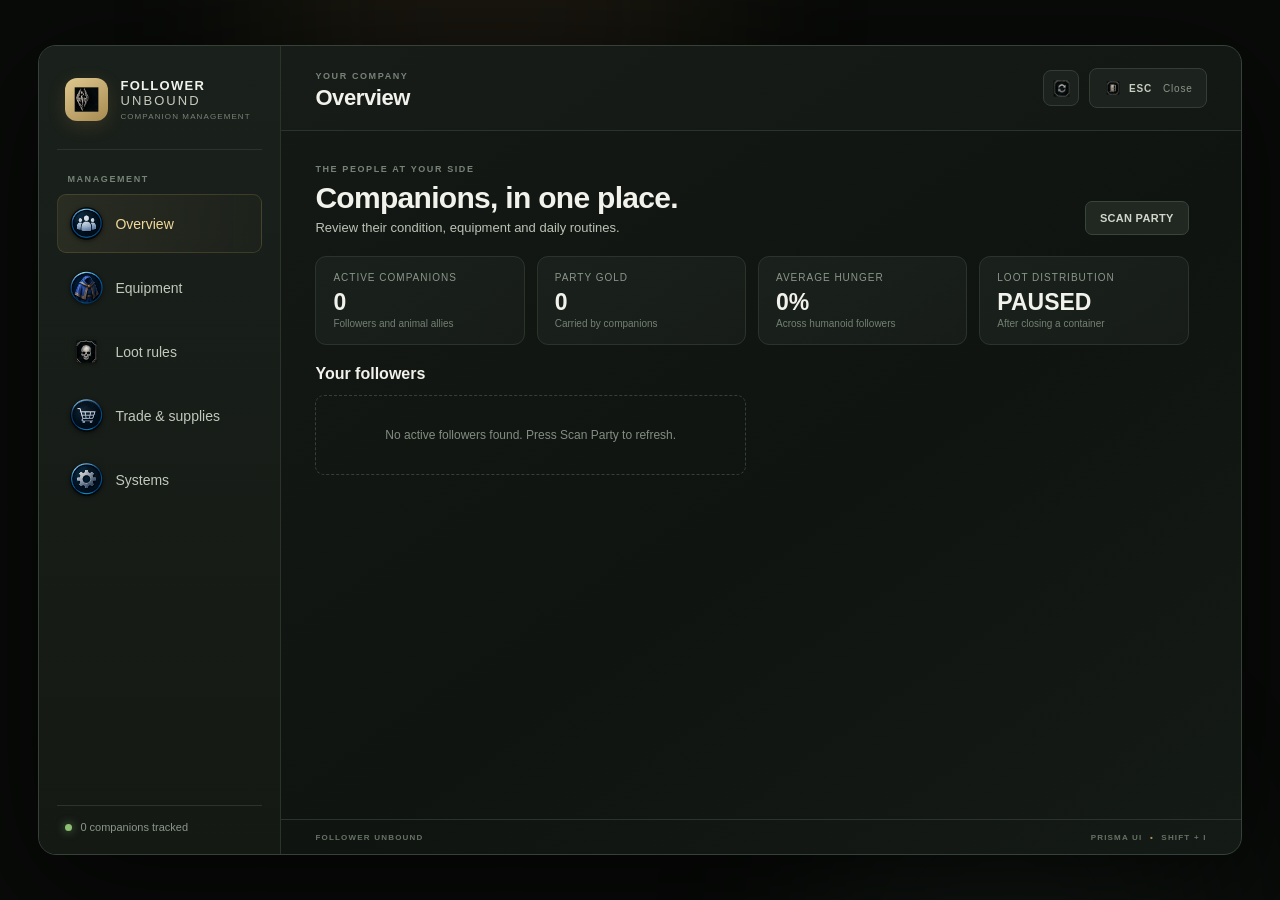
==== Data/PrismaUI/views/FollowerUnbound/index.html @ 36b2fab5 "Initial Follower Unbound source and mod files" ====
<!doctype html>
<html lang="en">
<head>
  <meta charset="utf-8"><meta name="viewport" content="width=device-width,initial-scale=1">
  <title>Follower Unbound</title><link rel="stylesheet" href="styles.css"><link rel="stylesheet" href="ui-polish.css">
</head>
<body>
  <div class="ambient ambient-a"></div><div class="ambient ambient-b"></div>
  <main class="shell">
    <aside class="rail">
      <div class="brand"><div class="brand-mark"> <img class="brand-icon" src="assets/icons/icon-logo.png" alt=""></div><div><b>FOLLOWER</b><b class="brand-light">UNBOUND</b><small>COMPANION MANAGEMENT</small></div></div>
      <div class="rail-label">MANAGEMENT</div>
      <nav id="navigation">
        <button class="nav-item active" data-page="overview"><img class="nav-icon" src="assets/icons/icon-followers.png" alt="">Overview</button>
        <button class="nav-item" data-page="equipment"><img class="nav-icon" src="assets/icons/icon-armor.png" alt="">Equipment</button>
        <button class="nav-item" data-page="loot"><img class="nav-icon" src="assets/icons/icon-skull.png" alt="">Loot rules</button>
        <button class="nav-item" data-page="economy"><img class="nav-icon" src="assets/icons/icon-cart.png" alt="">Trade & supplies</button>
        <button class="nav-item" data-page="settings"><img class="nav-icon" src="assets/icons/icon-settings.png" alt="">Systems</button>
      </nav>
      <div class="rail-bottom"><span class="status-dot"></span><span id="follower-count">Loading companions…</span></div>
    </aside>
    <section class="workspace">
      <header class="topbar"><div><span class="eyebrow">YOUR COMPANY</span><div class="top-title" id="page-title">Overview</div></div>
        <div class="top-actions"><button class="icon-button" id="refresh" title="Refresh followers"><img src="assets/icons/icon-refresh.png" alt=""></button><button class="close-button" id="close"><img src="assets/icons/icon-door.png" alt="">ESC <span>Close</span></button></div>
      </header>
      <div class="content" id="content"></div>
      <footer><span>FOLLOWER UNBOUND</span><span>PRISMA UI <i>•</i> SHIFT + I</span></footer>
    </section>
  </main>
  <div class="equip-prompt-backdrop" id="equip-prompt" hidden>
    <section class="equip-prompt-card" role="dialog" aria-modal="true" aria-labelledby="equip-prompt-title">
      <span class="eyebrow">FOLLOWER EQUIPMENT</span>
      <h2 id="equip-prompt-title">A better item was found</h2>
      <p><strong id="equip-prompt-follower"></strong> found <strong id="equip-prompt-item"></strong>.</p>
      <p class="equip-prompt-reason" id="equip-prompt-reason"></p>
      <p class="equip-prompt-copy">Equip and protect this item? The previous item may become available for sale.</p>
      <div class="equip-prompt-actions"><button class="button secondary" id="equip-prompt-no">KEEP CURRENT</button><button class="button" id="equip-prompt-yes">EQUIP & PROTECT</button></div>
    </section>
  </div>
  <script src="app.js"></script>
</body>
</html>
---- Data/PrismaUI/views/FollowerUnbound/styles.css ----
:root{color-scheme:dark;--bg:#101411;--panel:#171c18;--panel2:#1c231e;--line:#2a342d;--text:#f1f2eb;--muted:#8b968b;--gold:#d2b575;--green:#a9c78b;--red:#d68672;--blue:#9eb8d6;font-family:'Segoe UI',Arial,sans-serif}*{box-sizing:border-box}html,body{margin:0;width:100%;height:100%;overflow:hidden;background:transparent;color:var(--text)}body{display:grid;place-items:center;background:rgba(4,7,5,.62)}button,input{font:inherit}.ambient{position:fixed;border-radius:50%;filter:blur(90px);opacity:.11;pointer-events:none}.ambient-a{width:470px;height:470px;background:#9b7942;top:-220px;left:20%}.ambient-b{width:420px;height:420px;background:#52755b;bottom:-240px;right:5%}.shell{position:relative;width:min(1470px,94vw);height:min(900px,90vh);min-height:560px;display:grid;grid-template-columns:242px 1fr;background:linear-gradient(145deg,#151a16 0%,#101411 60%,#141a15 100%);border:1px solid #364139;border-radius:18px;overflow:hidden;box-shadow:0 30px 120px #000b}.rail{display:flex;flex-direction:column;padding:28px 18px 18px;background:linear-gradient(180deg,#1a201b,#141914);border-right:1px solid var(--line)}.brand{display:flex;align-items:center;gap:12px;padding:4px 8px 28px;border-bottom:1px solid var(--line)}.brand-mark{width:43px;height:43px;border-radius:12px;display:grid;place-items:center;color:#1a1e17;background:linear-gradient(145deg,#dfc88e,#a78b51);font:800 15px Arial;letter-spacing:-1px;box-shadow:0 5px 18px #bb9a4a2c}.brand b{display:block;font:800 13px Arial;letter-spacing:1.3px}.brand .brand-light{font-weight:500;color:#c8cabe;letter-spacing:2.1px}.brand small{display:block;color:#788278;font-size:8px;letter-spacing:1.1px;margin-top:4px}.rail-label,.eyebrow{font-size:9px;font-weight:700;letter-spacing:1.6px;color:#778278}.rail-label{padding:24px 10px 10px}.rail nav{display:grid;gap:5px}.nav-item{width:100%;display:flex;align-items:center;gap:12px;border:1px solid transparent;background:transparent;color:#9ba59a;text-align:left;padding:12px;border-radius:9px;cursor:pointer;font-size:13px;transition:.15s}.nav-item:hover{background:#ffffff08;color:#e7e9e0}.nav-item.active{background:linear-gradient(90deg,#d2b57518,#d2b57506);border-color:#ad92513a;color:#f0d89a}.nav-icon{width:18px;text-align:center;color:#a69a76;font-size:15px}.rail-bottom{margin-top:auto;border-top:1px solid var(--line);padding:15px 8px 3px;display:flex;align-items:center;gap:8px;color:#8b968b;font-size:11px}.status-dot{width:7px;height:7px;background:#8cbf72;box-shadow:0 0 10px #8cbf72aa;border-radius:50%}.workspace{display:flex;min-width:0;flex-direction:column}.topbar{height:85px;flex:0 0 85px;display:flex;align-items:center;justify-content:space-between;padding:0 34px;border-bottom:1px solid var(--line);background:#ffffff03}.top-title{font:700 22px Arial;letter-spacing:-.4px;margin-top:2px}.top-actions{display:flex;align-items:center;gap:10px}.icon-button,.close-button{border:1px solid #333d35;background:#1c231e;color:#c9cec3;border-radius:8px;cursor:pointer}.icon-button{width:36px;height:36px;font-size:21px}.icon-button:hover,.close-button:hover{border-color:#a98b4c;color:#f3d994}.close-button{padding:9px 13px;font-size:10px;font-weight:700;letter-spacing:.8px}.close-button span{color:#8a9489;font-weight:500;margin-left:5px}.content{padding:27px 34px 22px;overflow:auto;flex:1}.content::-webkit-scrollbar{width:7px}.content::-webkit-scrollbar-thumb{background:#39433b;border-radius:8px}.hero{display:flex;align-items:flex-end;justify-content:space-between;margin-bottom:21px}.hero h1{margin:5px 0 5px;font:700 27px Arial;letter-spacing:-.7px}.hero p{color:#8d978c;font-size:12px;margin:0}.button{border:1px solid #8a7544;background:linear-gradient(135deg,#d2b575,#ad925a);color:#191b15;font-weight:700;font-size:11px;padding:10px 14px;border-radius:7px;cursor:pointer;letter-spacing:.3px}.button:hover{filter:brightness(1.09)}.button.secondary{background:#202821;border-color:#38453a;color:#d0d6ca}.button.danger{background:#2b201d;border-color:#6a3e36;color:#e7a191}.stats{display:grid;grid-template-columns:repeat(4,1fr);gap:12px;margin:20px 0}.stat-card,.panel,.follower-card,.gear-card{background:linear-gradient(145deg,#1a211c,#171c18);border:1px solid var(--line);border-radius:11px}.stat-card{padding:15px 17px}.stat-label{color:#8b968b;font-size:10px;text-transform:uppercase;letter-spacing:1px}.stat-value{font:700 23px Arial;margin-top:6px}.stat-hint{font-size:10px;color:#748074;margin-top:2px}.section-title{font:700 14px Arial;margin:0 0 12px}.follower-grid{display:grid;grid-template-columns:repeat(2,minmax(0,1fr));gap:12px}.follower-card{padding:16px;cursor:pointer;transition:.15s}.follower-card:hover,.follower-card.selected{border-color:#9d854c;transform:translateY(-1px)}.follower-top{display:flex;align-items:center;justify-content:space-between}.follower-name{font:700 15px Arial}.role-pill,.tag{font-size:9px;border-radius:999px;padding:5px 8px;color:#d8c58f;background:#d2b57512;border:1px solid #d2b57530}.follower-sub{color:#838e83;font-size:10px;margin-top:4px}.bars{display:grid;gap:8px;margin-top:15px}.bar-label{display:flex;justify-content:space-between;color:#a4ada1;font-size:10px;margin-bottom:4px}.bar{height:5px;background:#2b342c;border-radius:8px;overflow:hidden}.bar i{height:100%;display:block;border-radius:8px;background:var(--green)}.bar.thirst i{background:#8eb5d5}.bar.fatigue i{background:#d1ad70}.card-foot{display:flex;justify-content:space-between;border-top:1px solid #29312b;margin-top:13px;padding-top:11px;color:#8d978d;font-size:10px}.panel{padding:17px;margin-bottom:14px}.toolbar{display:flex;align-items:center;justify-content:space-between;gap:12px;margin-bottom:14px}.select{background:#202821;border:1px solid #354038;border-radius:7px;color:#e7e9e0;padding:9px 11px;min-width:190px}.tabs{display:flex;gap:6px;border-bottom:1px solid var(--line);margin-bottom:14px}.tab{padding:9px 12px;border:0;border-bottom:2px solid transparent;background:none;color:#8e988e;cursor:pointer;font-size:11px}.tab.active{border-color:var(--gold);color:#e7d29b}.gear-list{display:grid;gap:7px}.gear-card{display:flex;gap:12px;align-items:center;padding:10px 12px}.gear-card input[type=checkbox],.toggle input{accent-color:#ceb06d}.gear-name{font-size:12px;font-weight:600;flex:1}.gear-meta{font-size:10px;color:#8a958a}.gear-state{font-size:9px;color:#d4bd83}.empty{padding:32px;text-align:center;color:#828d82;border:1px dashed #344036;border-radius:9px;font-size:12px}.toggle-grid{display:grid;grid-template-columns:repeat(2,minmax(0,1fr));gap:9px}.toggle-row{display:flex;align-items:center;justify-content:space-between;gap:14px;padding:12px 13px;border:1px solid #2d372f;border-radius:8px;background:#ffffff03}.toggle-title{font-size:12px;font-weight:600}.toggle-copy{display:block;font-size:10px;color:#829082;margin-top:3px}.toggle{position:relative;display:inline-flex;align-items:center}.toggle input{width:16px;height:16px}.number-input{width:58px;border:1px solid #3b473d;background:#111713;border-radius:6px;color:#e4e7de;padding:6px 8px}.group-label{color:#c7b27a;font-size:10px;font-weight:700;letter-spacing:1px;margin:18px 0 9px}.settings-columns{display:grid;grid-template-columns:1fr 1fr;gap:14px}.notice{font-size:10px;color:#929c91;margin:0 0 12px}.footer-actions{display:flex;gap:8px;justify-content:flex-end;margin-top:14px}footer{height:35px;flex:0 0 35px;border-top:1px solid var(--line);display:flex;justify-content:space-between;align-items:center;padding:0 34px;color:#677267;font-size:8px;font-weight:700;letter-spacing:1.2px}footer i{font-style:normal;color:#ad925a;margin:0 4px}.toast{position:fixed;bottom:35px;right:35px;background:#222b24;border:1px solid #63714f;color:#dce6cf;padding:10px 14px;border-radius:8px;font-size:11px;box-shadow:0 8px 30px #0008;animation:fade 2.4s forwards}@keyframes fade{0%,70%{opacity:1}100%{opacity:0}}@media(max-width:850px){.shell{grid-template-columns:190px 1fr}.content{padding:22px}.stats{grid-template-columns:repeat(2,1fr)}.follower-grid{grid-template-columns:1fr}}@media(max-width:640px){.shell{width:100vw;height:100vh;border-radius:0;grid-template-columns:62px 1fr}.rail{padding:15px 7px}.brand{padding:4px 2px 18px}.brand>div:last-child,.rail-label,.nav-item:not(.active){font-size:0}.brand-mark{width:42px;height:42px}.nav-item{justify-content:center;padding:12px 0;font-size:0}.nav-icon{font-size:17px}.rail-bottom{font-size:0;justify-content:center}.topbar{padding:0 18px}.content{padding:18px}.toggle-grid,.settings-columns{grid-template-columns:1fr}footer{padding:0 18px}}

/* Trade & supplies layout: constrained inner lists keep every item reachable. */
.workspace{min-height:0}.content{min-height:0}.economy-panel{min-height:0}.economy-tabs{margin-top:14px}.trade-panel{min-height:0}.trade-panel-head{display:flex;justify-content:space-between;align-items:flex-start;gap:16px;padding:4px 2px 12px;border-bottom:1px solid var(--line)}.trade-panel-head .section-title{margin-bottom:4px}.trade-panel-head p{margin:0;color:#879387;font-size:11px;line-height:1.5}.trade-col-label{color:var(--gold);font-size:9px;font-weight:700;letter-spacing:1.2px}.trade-list{max-height:min(52vh,500px);overflow-y:auto;overscroll-behavior:contain;padding:4px 7px 4px 0}.trade-list::-webkit-scrollbar{width:7px}.trade-list::-webkit-scrollbar-thumb{background:#39443a;border-radius:8px}.trade-row{min-height:48px;display:grid;grid-template-columns:minmax(0,1fr) 150px 34px;align-items:center;gap:14px;padding:7px 9px;border-bottom:1px solid #28312a}.trade-row:hover,.sale-row:hover{background:#ffffff05}.trade-item{display:flex;align-items:center;gap:12px;min-width:0}.trade-name{font-size:12px;font-weight:600}.stock-badge{font-size:8px;letter-spacing:.5px;color:#849184;white-space:nowrap}.stock-badge b{color:#d8c58f;font-size:10px;margin-left:4px}.trade-target{display:flex;align-items:center;justify-content:space-between;gap:8px;color:#899488;font-size:10px;white-space:nowrap}.trade-target .number-input{width:60px}.auto-rule{font-size:9px;color:#829082;text-align:center}.sale-grid{display:grid;grid-template-columns:repeat(3,minmax(0,1fr));gap:16px;padding-top:10px}.sale-group{min-width:0}.sale-group .group-label{margin:8px 0}.sale-row{min-height:42px;display:flex;align-items:center;justify-content:space-between;gap:12px;padding:8px 10px;border:1px solid #2b352d;border-radius:7px;margin-bottom:6px;background:#ffffff02;color:#d5d9d0;font-size:11px}.craft-list{max-width:520px;padding-top:10px}.economy-panel>.section-title{margin-bottom:0}@media(max-width:850px){.sale-grid{grid-template-columns:repeat(2,minmax(0,1fr))}.trade-row{grid-template-columns:minmax(0,1fr) 128px 30px;gap:8px}}@media(max-width:640px){.sale-grid{grid-template-columns:1fr}.trade-row{grid-template-columns:minmax(0,1fr) 112px 28px;padding-left:3px;padding-right:3px}.trade-target{font-size:9px}.trade-name{font-size:11px}.stock-badge{font-size:7px}}
---- Data/PrismaUI/views/FollowerUnbound/ui-polish.css ----
.follower-picker-wrap{display:grid;gap:6px;min-width:310px;color:#c7b27a;font-size:9px;font-weight:700;letter-spacing:1.1px}
.select.follower-picker{width:100%;height:48px;min-width:310px;padding:0 15px;font-size:15px;font-weight:600;border-color:#75633d;background:#202821}
.gear-list{grid-template-columns:repeat(auto-fill,minmax(155px,1fr));gap:11px;align-content:start}
.gear-list>.empty{grid-column:1/-1}
.content{min-height:0;overscroll-behavior:contain}
.toolbar{align-items:flex-start;flex-wrap:wrap}
.equipment-content{display:flex;flex-direction:column;min-height:0;overflow:hidden}
.equipment-content>.hero{flex:0 0 auto}
.equipment-content>.equipment-panel{display:flex;flex:1 1 0;flex-direction:column;min-height:0;overflow:hidden;margin-bottom:0}
.equipment-panel>.toolbar,.equipment-panel>.tabs{flex:0 0 auto}
.equipment-panel>.gear-list{display:grid;flex:1 1 0;min-height:0;max-height:none;overflow-y:auto;overflow-x:hidden;grid-template-columns:repeat(auto-fill,minmax(155px,1fr));grid-auto-rows:min-content;align-content:start;padding:3px 10px 8px 2px;scrollbar-width:thin;scrollbar-color:#59624c #171c18}
.equipment-panel>.gear-list::-webkit-scrollbar{width:9px}
.equipment-panel>.gear-list::-webkit-scrollbar-track{background:#171c18;border-radius:8px}
.equipment-panel>.gear-list::-webkit-scrollbar-thumb{background:#59624c;border:2px solid #171c18;border-radius:8px}
.gear-card{position:relative;min-height:158px;aspect-ratio:1/1;display:flex;flex-direction:column;align-items:flex-start;justify-content:flex-end;gap:8px;padding:15px;text-align:left;color:var(--text);cursor:pointer;transition:border-color .15s,background .15s,transform .15s}
.gear-card:hover{border-color:#9d854c;transform:translateY(-2px)}
.gear-card:focus-visible{outline:2px solid var(--gold);outline-offset:2px}
.gear-card.chosen{border-color:#d2b575;background:linear-gradient(145deg,#3b3424,#20251e);box-shadow:inset 0 0 0 1px #d2b57555}
.gear-check{position:absolute;top:12px;left:12px;width:25px;height:25px;display:grid;place-items:center;border:1px solid #536052;border-radius:6px;background:#111713;color:#1b2119;font-size:16px;font-weight:800}
.gear-card.chosen .gear-check{border-color:#d2b575;background:#d2b575}
.gear-name{padding-top:26px;font-size:13px;line-height:1.35}
.gear-meta{font-size:11px}
.gear-state{position:relative;z-index:1;display:flex;align-items:center;gap:6px;margin-top:3px;padding:6px 8px;border:1px solid #404837;border-radius:6px;background:#141a15;font-size:10px;cursor:pointer}
.gear-state input{accent-color:#ceb06d}
.toggle-row{min-height:54px;padding:13px 15px}
.toggle-title{font-size:13px}
.toggle input{width:19px;height:19px;cursor:pointer}
.equip-prompt-backdrop{position:fixed;inset:0;z-index:1000;display:grid;place-items:center;padding:24px;background:#050806d9;backdrop-filter:blur(8px)}
.equip-prompt-backdrop[hidden]{display:none}
.equip-prompt-card{width:min(520px,92vw);padding:30px;border:1px solid #877044;border-radius:14px;background:linear-gradient(145deg,#202720,#121713);box-shadow:0 24px 90px #000c}
.equip-prompt-card h2{margin:8px 0 18px;font:700 23px Arial;color:#f0d89a}
.equip-prompt-card p{margin:9px 0;color:#c8d0c5;font-size:14px;line-height:1.55}
.equip-prompt-card strong{color:#fff0c4}
.equip-prompt-card .equip-prompt-reason{color:#d2b575;font-size:12px}
.equip-prompt-card .equip-prompt-copy{color:#8f9a8e;font-size:11px}
.equip-prompt-actions{display:flex;justify-content:flex-end;gap:10px;margin-top:24px}
@media(max-width:850px){.follower-picker-wrap,.select.follower-picker{min-width:230px}}

/* Larger race/sex portraits and selection cards on the follower overview. */
.follower-card{min-height:190px;display:flex;align-items:stretch;gap:18px;padding:16px}
.follower-portrait{width:100px;height:154px;flex:0 0 100px;object-fit:cover;object-position:center top;border:1px solid #77633d;border-radius:7px;background:linear-gradient(145deg,#34382d,#1d211c);box-shadow:0 4px 14px #0005}
.follower-portrait.portrait-missing{display:none}
.follower-card-body{min-width:0;flex:1;display:flex;flex-direction:column;justify-content:space-between}
.follower-card-body .follower-sub{text-transform:capitalize}
.toggle-row{cursor:pointer}
.toggle input{accent-color:#d2b575}
@media(max-width:640px){.follower-card{min-height:0;gap:12px;padding:12px}.follower-portrait{width:76px;height:116px;flex-basis:76px}}
/* Controls and item identity across every PrismaUI page. */
.follower-picker-wrap{display:grid;gap:7px;min-width:390px;color:#c7b27a;font-size:10px;font-weight:700;letter-spacing:1.2px}
.follower-picker-control{display:flex;align-items:center;gap:10px;padding:7px;border:1px solid #75633d;border-radius:10px;background:#202821;min-height:76px}
.select.follower-picker{width:100%;height:58px;min-width:0;padding:0 14px;font-size:17px;font-weight:650;border-color:#414b3c;background:#171e18}
.picker-portrait{width:52px;height:60px;flex:0 0 52px;object-fit:cover;object-position:top center;border:1px solid #77633d;border-radius:6px;background:#171e18}
.picker-placeholder{display:grid;place-items:center;color:#d2b575;font-size:28px}
.follower-picker-wrap>span:first-child{font-size:10px}
.item-icon{display:inline-grid;place-items:center;width:24px;height:24px;flex:0 0 24px;margin-right:8px;border:1px solid #a9905638;border-radius:6px;background:linear-gradient(145deg,#d2b57518,#ffffff04);font-size:15px;line-height:1}
.toggle-title .item-icon{vertical-align:middle}
.toggle-copy-wrap{min-width:0;display:block}
.item-label{display:inline-flex;align-items:center;min-width:0}
.gear-card{position:relative;min-height:158px;aspect-ratio:1/1;display:flex;flex-direction:column;align-items:flex-start;justify-content:flex-end;gap:8px;padding:15px;text-align:left;color:var(--text);cursor:pointer;transition:border-color .15s,background .15s,transform .15s}
.gear-card:hover{border-color:#9d854c;transform:translateY(-2px)}
.gear-card:focus-visible{outline:2px solid var(--gold);outline-offset:2px}
.gear-card.chosen{border-color:#d2b575;background:linear-gradient(145deg,#3b3424,#20251e);box-shadow:inset 0 0 0 1px #d2b57555}
.gear-check{position:absolute;top:12px;left:12px;width:30px;height:30px;display:grid;place-items:center;border:2px solid #8a987f;border-radius:7px;background:#0c120e;color:#172015;font-size:19px;font-weight:900;box-shadow:0 2px 8px #0009}
.gear-card.chosen .gear-check{border-color:#f0d89a;background:#d2b575;color:#13170f}
.equipped-tag{display:inline-flex;align-items:center;min-height:25px;padding:4px 9px;border:1px solid #78a9c9;border-radius:999px;background:#17364a;color:#c5eaff;font-size:11px;font-weight:800;letter-spacing:.7px;box-shadow:0 0 12px #2581b333}
.gear-name{padding-top:30px;font-size:13px;line-height:1.35}
.gear-name .item-icon{width:28px;height:28px;flex-basis:28px;font-size:17px}
.gear-meta{font-size:11px}
.gear-state{position:relative;z-index:1;display:flex;align-items:center;gap:7px;margin-top:3px;padding:7px 9px;border:1px solid #404837;border-radius:6px;background:#141a15;font-size:10px;cursor:pointer}
.gear-state input{width:19px;height:19px;accent-color:#ceb06d}
.toggle-row{min-height:58px;padding:14px 16px}
.toggle input{width:23px;height:23px;flex:0 0 23px;cursor:pointer;accent-color:#d2b575}
.trade-row{min-height:58px;grid-template-columns:minmax(0,1fr) 170px 42px;gap:16px;padding:9px 12px}
.trade-row>.toggle{width:38px;height:38px;justify-content:center;border:1px solid #58674f;border-radius:8px;background:#111713}
.trade-row>.toggle input{width:25px;height:25px}
.trade-name{display:flex;align-items:center;font-size:13px}
.stock-badge{font-size:9px}
.trade-target .number-input{width:68px;height:34px;text-align:center;font-size:14px}
.sale-row{min-height:48px;padding:9px 12px;font-size:12px}
.sale-row .toggle{width:36px;height:36px;justify-content:center;border:1px solid #485444;border-radius:7px;background:#111713}
.sale-row .toggle input{width:23px;height:23px}
.follower-card{min-height:210px}
.follower-portrait{width:112px;height:170px;flex-basis:112px}
.follower-card-body .item-icon{width:20px;height:20px;flex-basis:20px;margin-right:5px}
@media(max-width:850px){.follower-picker-wrap{min-width:280px}.follower-picker-control{min-height:66px}.picker-portrait{width:45px;height:52px;flex-basis:45px}.select.follower-picker{height:50px;font-size:15px}.trade-row{grid-template-columns:minmax(0,1fr) 142px 38px;gap:9px}}
@media(max-width:640px){.follower-picker-wrap{min-width:0;width:100%}.hero{align-items:stretch;flex-direction:column;gap:14px}.follower-card{min-height:0}.follower-portrait{width:82px;height:126px;flex-basis:82px}.trade-row{grid-template-columns:minmax(0,1fr) 112px 36px;gap:6px}.trade-target{font-size:9px}.trade-target .number-input{width:48px;height:30px}.trade-name{font-size:11px}.stock-badge{font-size:7px}.trade-row>.toggle{width:34px;height:34px}}
/* Keep the selection mark clear of the item icon and title. */
.gear-check{left:auto;right:12px;top:12px;width:28px;height:28px;border-width:2px;z-index:2}
.gear-name{display:flex;align-items:center;gap:7px;padding:34px 30px 0 0;min-width:0;overflow:visible}
.gear-name .item-icon{width:30px;height:30px;flex:0 0 30px;margin:0;font-size:20px;line-height:1;overflow:visible}
.gear-name>span:last-child{min-width:0;overflow-wrap:anywhere}
.trade-name .item-icon,.item-label .item-icon,.toggle-title .item-icon{width:26px;height:26px;flex:0 0 26px;margin-right:9px;font-size:18px;line-height:1;overflow:visible}
.gear-card input[data-gear-select]{position:absolute;top:12px;right:12px;left:auto;width:28px;height:28px;margin:0;z-index:2;accent-color:#d2b575}
@media(max-width:850px){.gear-name{padding-right:28px}}
/* Per-follower savings controls in Trade & Supplies. */
.savings-panel{margin:10px 0 14px;padding:14px 16px;border:1px solid #665638;border-radius:10px;background:linear-gradient(130deg,#d2b57510,#ffffff02)}
.savings-heading{display:flex;align-items:center;gap:12px}
.savings-heading>div{min-width:0;flex:1}
.savings-heading .section-title{display:flex;align-items:center;gap:8px;margin:0 0 4px}
.savings-heading p{margin:0;color:#8f998d;font-size:10px;line-height:1.45}
.savings-icon{width:34px;height:34px;flex:0 0 34px;display:grid;place-items:center;border:1px solid #a9905648;border-radius:9px;background:#d2b57518;color:#e5cc89;font-size:22px}
.savings-switch{width:42px;height:42px;justify-content:center;border:1px solid #58674f;border-radius:8px;background:#111713}
.savings-switch input{width:24px;height:24px}
.savings-controls{display:flex;align-items:end;gap:16px;margin:13px 0 0 46px;padding-top:11px;border-top:1px solid #ffffff0c}
.savings-controls>label{display:grid;gap:5px;color:#899488;font-size:10px}
.savings-controls .number-input{height:33px;width:125px;font-size:13px}
.savings-controls .percent-input{display:flex;align-items:center;gap:6px}
.savings-controls .percent-input .number-input{width:80px}
.savings-controls .percent-input b{color:#d2b575;font-size:13px}
.savings-balance{display:grid;gap:5px;margin-right:auto;color:#899488;font-size:10px}
.savings-balance strong{color:#e2d1a6;font-size:13px}
@media(max-width:640px){.savings-panel{padding:11px}.savings-controls{margin-left:0;gap:9px;flex-wrap:wrap}.savings-controls .number-input{width:96px}.savings-controls .percent-input .number-input{width:68px}.savings-balance{width:100%;margin:0}}
.settings-actions{display:flex;align-items:flex-end;gap:12px}
.settings-actions .follower-picker-wrap{min-width:330px}
.savings-setting{display:flex;align-items:center;justify-content:space-between;gap:18px}
.savings-setting>div{display:grid;gap:6px;color:#8d978c;font-size:11px}
.savings-setting>div strong{color:var(--text);font-size:14px}
.savings-setting label{display:grid;gap:6px;color:#c7b27a;font-size:10px;font-weight:700}
.savings-target-input{width:145px;height:38px;font-size:15px}
@media(max-width:850px){.settings-actions{align-items:stretch;flex-direction:column}.settings-actions .follower-picker-wrap{min-width:0}.savings-setting{align-items:flex-start;flex-direction:column}}
.buy-supplies-list{max-height:min(58vh,560px);padding-right:8px}.purchase-category{padding:0 4px 10px;margin-bottom:4px;border-bottom:1px solid #2b352d}.purchase-category .group-label{position:sticky;top:0;z-index:2;margin:0;padding:11px 5px 8px;background:#171c18;border-bottom:1px solid #303a31}.purchase-category .trade-row:last-child{border-bottom:0}.ingredient-category p{margin:4px 5px 10px;color:#879387;font-size:10px;line-height:1.45}
.buy-category-grid{display:grid;grid-template-columns:repeat(3,minmax(0,1fr));gap:14px;padding:8px 2px 12px}.buy-category-card{aspect-ratio:1.45;min-height:150px;display:flex;flex-direction:column;align-items:flex-start;justify-content:flex-start;gap:9px;padding:18px;border:1px solid #303a31;border-radius:13px;background:linear-gradient(145deg,#1d251f,#151a16);color:var(--text);text-align:left;cursor:pointer;transition:border-color .16s,transform .16s,background .16s}.buy-category-card:hover,.buy-category-card:focus-visible{border-color:#b39b62;background:linear-gradient(145deg,#252d24,#191f19);transform:translateY(-2px);outline:none}.buy-category-icon{font-size:25px;line-height:1}.buy-category-title{font-size:13px;font-weight:750;color:#e5d6b3}.buy-category-description{font-size:10px;line-height:1.4;color:#899488}.buy-category-arrow{display:flex;justify-content:space-between;align-items:center;gap:8px;width:100%;margin-top:auto;padding-top:8px;border-top:1px solid #303a31;color:#a9986f;font-size:9px;font-weight:750;letter-spacing:.08em}.buy-category-arrow b{font-size:15px}.buy-category-view-head{display:flex;align-items:center;gap:16px;margin:4px 0 12px}.buy-category-view-head>div{display:grid;gap:4px}.buy-category-view-head p{margin:0;color:#879387;font-size:10px}.buy-category-view-head .section-title{margin:0}.craft-option{cursor:help}.recipe-tooltip{position:fixed;z-index:10000;display:none;max-width:min(410px,calc(100vw - 24px));padding:11px 13px;border:1px solid #a99460;border-radius:8px;background:#101511;color:#eee2c5;box-shadow:0 8px 28px #000b;font-size:11px;line-height:1.5;white-space:normal;pointer-events:none}.recipe-tooltip.visible{display:block}
@media(max-width:920px){.buy-category-grid{grid-template-columns:repeat(2,minmax(0,1fr))}}
@media(max-width:560px){.buy-category-grid{grid-template-columns:1fr}.buy-category-card{aspect-ratio:auto;min-height:126px}.buy-category-view-head{align-items:flex-start;flex-direction:column}}
.brand-mark{overflow:hidden;padding:3px}.brand-icon{width:100%;height:100%;object-fit:contain;filter:sepia(.18) brightness(1.15)}
.nav-icon{display:block;width:29px;height:29px;flex:0 0 29px;object-fit:contain;border-radius:0;filter:drop-shadow(0 1px 2px #0008)}
.item-icon{display:block;object-fit:contain;border:0;border-radius:0;background:none;font-size:initial;line-height:normal}
.inline-icon{display:inline-block;width:20px;height:20px;vertical-align:middle;object-fit:contain;margin-right:4px}
.buy-category-icon{width:44px;height:44px;object-fit:contain;font-size:initial;line-height:normal}
.savings-icon{object-fit:contain;border:0;border-radius:0;background:none;color:inherit;font-size:initial}
.top-actions .icon-button{display:grid;place-items:center;padding:4px}.top-actions .icon-button img{width:25px;height:25px;object-fit:contain}
.close-button{display:inline-flex;align-items:center;gap:6px}.close-button img{width:20px;height:20px;object-fit:contain}
/* Larger, higher-contrast controls and scroll areas for comfortable reading. */
.content{padding-right:42px;scrollbar-gutter:stable;scrollbar-width:thin;scrollbar-color:#9b895c #171d18}
.content::-webkit-scrollbar{width:13px}
.content::-webkit-scrollbar-track{background:#171d18;border-left:1px solid #313a31}
.content::-webkit-scrollbar-thumb{background:#81734f;border:3px solid #171d18;border-radius:10px}
.trade-list,.buy-supplies-list{padding:8px 18px 10px 5px;scrollbar-gutter:stable;scrollbar-width:thin;scrollbar-color:#a08e60 #131914}
.trade-list::-webkit-scrollbar{width:13px}
.trade-list::-webkit-scrollbar-track{background:#131914;border-left:1px solid #303a30;border-radius:8px}
.trade-list::-webkit-scrollbar-thumb{background:#81734f;border:3px solid #131914;border-radius:10px}
.trade-row,.sale-row,.toggle-row{background:#1b231d;color:#e8e9df;border-color:#3b473c}
.trade-row:hover,.sale-row:hover,.toggle-row:hover{background:#252e26;border-color:#796a46}
.group-label,.purchase-category .group-label{font-size:12px;color:#e0c983;letter-spacing:1.05px}
.purchase-category .group-label{background:#171d18;border-bottom-color:#465144}
.section-title{font-size:16px}
.hero h1{font-size:30px}
.hero p,.trade-panel-head p{font-size:13px;color:#bbc3b5}
.trade-name,.toggle-title{font-size:15px}
.sale-row,.trade-target,.toggle-row{font-size:13px}
.toggle-copy{font-size:12px;color:#b0bbad}
.stock-badge{font-size:10px;color:#b5c0b2}
.stock-badge b{font-size:12px;color:#f0d89a}
.trade-row{min-height:64px;grid-template-columns:minmax(0,1fr) 180px 44px;gap:18px;padding:10px 13px}
.trade-target{gap:10px}
.trade-target .number-input{width:76px;height:38px;font-size:15px}
.trade-row>.toggle{width:42px;height:42px}
.trade-row>.toggle input,.sale-row .toggle input,.toggle-row .toggle input{width:27px;height:27px}
.sale-row{min-height:56px;padding:11px 13px}
.item-icon{width:30px;height:30px;flex-basis:30px}
.trade-name .item-icon,.item-label .item-icon,.toggle-title .item-icon{width:34px;height:34px;flex-basis:34px}
.gear-name .item-icon{width:38px;height:38px;flex-basis:38px}
.gear-name{font-size:15px}
.gear-meta,.gear-state{font-size:12px}
.buy-category-grid{gap:16px}
.buy-category-card{gap:11px;padding:20px;background:#1c241e;border-color:#3b473c}
.buy-category-icon{width:52px;height:52px}
.buy-category-title{font-size:15px;color:#f0e3c3}
.buy-category-description{font-size:12px;color:#b7c1b3}
.buy-category-arrow{font-size:11px;color:#d7c184}
.recipe-tooltip{font-size:13px;color:#fff1cc;max-width:min(460px,calc(100vw - 24px))}
.follower-name{font-size:17px}
.follower-sub,.bar-label,.card-foot{font-size:12px;color:#b3bdb0}
.role-pill,.tag{font-size:10px}
.nav-item{font-size:14px;color:#c0c9bc}
.nav-icon{width:33px;height:33px;flex-basis:33px}
.picker-portrait{width:58px;height:66px;flex-basis:58px}
.select.follower-picker{font-size:18px}
.savings-heading p,.savings-balance,.savings-controls>label{font-size:12px;color:#b2bcae}
.savings-balance strong{font-size:15px}
@media(max-width:850px){.content{padding-right:28px}.trade-row{grid-template-columns:minmax(0,1fr) 155px 42px;gap:10px}.trade-name{font-size:14px}}
@media(max-width:640px){.content{padding-right:18px}.trade-list,.buy-supplies-list{padding-right:10px}.trade-row{grid-template-columns:minmax(0,1fr) 112px 36px;gap:7px}.trade-row>.toggle{width:35px;height:35px}.trade-name,.toggle-title{font-size:13px}.stock-badge{font-size:9px}.buy-category-card{padding:16px}}
.trade-row[data-tooltip] .trade-name{cursor:help}.info-hint{width:18px;height:18px;flex:0 0 18px;display:inline-grid;place-items:center;margin-left:6px;border:1px solid #9d895c;border-radius:50%;color:#ecd697;font-size:11px;font-weight:800;line-height:1}
.hero{position:relative;z-index:20}
.follower-picker-wrap{position:relative;z-index:30}
.follower-picker-trigger{width:100%;height:76px;min-width:0;color:#f0f1e9;text-align:left;cursor:pointer;font-size:18px;font-weight:650}
.follower-picker-trigger:hover,.follower-picker-trigger:focus-visible{border-color:#d2b575;outline:none;box-shadow:0 0 0 2px #d2b57530}
.follower-picker-name{flex:1;min-width:0;overflow:hidden;text-overflow:ellipsis;white-space:nowrap}
.picker-chevron{padding:0 8px;color:#d7c184;font-size:12px}
.follower-picker-menu{position:absolute;top:calc(100% + 6px);left:0;right:0;z-index:500;max-height:min(44vh,360px);overflow-y:auto;padding:5px;border:1px solid #817047;border-radius:9px;background:#111713;box-shadow:0 14px 32px #000c;scrollbar-width:thin;scrollbar-color:#8c7a50 #111713}
.picker-option{width:100%;min-height:61px;display:flex;align-items:center;gap:11px;padding:6px 9px;border:1px solid transparent;border-radius:6px;background:#19211b;color:#e8e9df;text-align:left;cursor:pointer}
.picker-option+.picker-option{margin-top:4px}
.picker-option:hover,.picker-option:focus-visible,.picker-option.active{border-color:#9c854e;background:#272c21;outline:none}
.picker-option-portrait{width:40px;height:48px;flex:0 0 40px;object-fit:cover;object-position:top center;border:1px solid #71603b;border-radius:5px;background:#171e18}
.picker-option>span:not(.picker-option-portrait){display:grid;gap:3px;min-width:0}
.picker-option b{font-size:14px;line-height:1.25;overflow:hidden;text-overflow:ellipsis;white-space:nowrap}
.picker-option small{font-size:11px;color:#b4bfaf}
.equipment-panel>.gear-list,.gear-list{grid-template-columns:repeat(auto-fill,minmax(205px,1fr));gap:13px}
.gear-card{min-height:205px;padding:14px;gap:9px}
.gear-name{padding:34px 0 0;gap:7px;font-size:14px;line-height:1.3}
.gear-name .item-icon{width:36px;height:36px;flex:0 0 36px}
.gear-name>span:last-child{overflow-wrap:break-word;word-break:normal;hyphens:auto}
.gear-meta,.gear-state,.tag{font-size:12px}
@media(max-width:850px){.gear-list{grid-template-columns:repeat(auto-fill,minmax(170px,1fr))}.gear-card{min-height:190px}}
@media(max-width:640px){.gear-list{grid-template-columns:repeat(auto-fill,minmax(135px,1fr));gap:9px}.gear-card{min-height:175px;padding:11px}.gear-name{font-size:13px}.gear-name .item-icon{width:31px;height:31px;flex-basis:31px}.follower-picker-menu{max-height:40vh}}
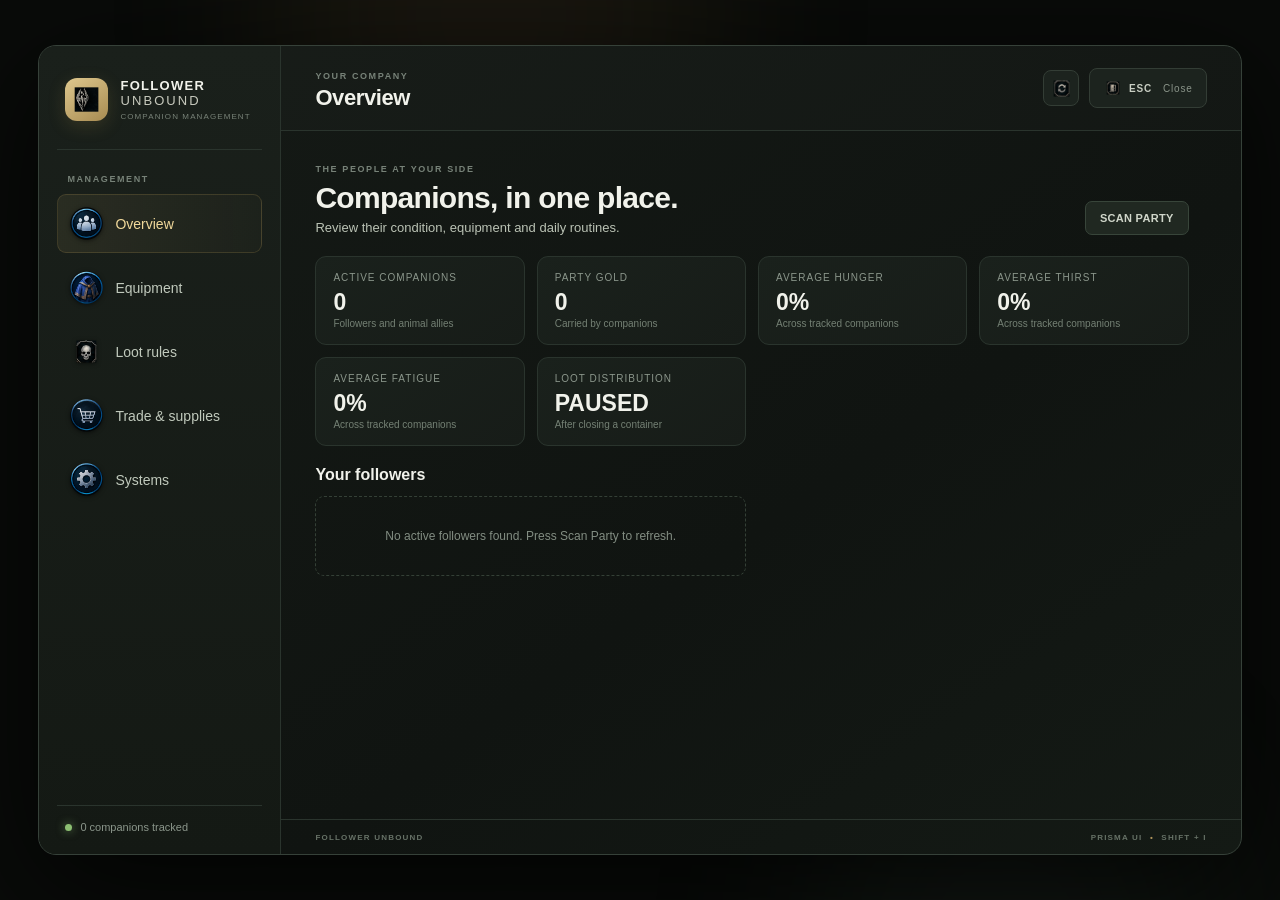
==== commit d794bc04: "Release v0.2.1: PrismaUI notification controls, looting optimizations, gear slot badges, and resourc" ====
--- a/Data/PrismaUI/views/FollowerUnbound/index.html
+++ b/Data/PrismaUI/views/FollowerUnbound/index.html
@@ -29,11 +29,21 @@
   </main>
   <div class="equip-prompt-backdrop" id="equip-prompt" hidden>
     <section class="equip-prompt-card" role="dialog" aria-modal="true" aria-labelledby="equip-prompt-title">
-      <span class="eyebrow">FOLLOWER EQUIPMENT</span>
+      <div class="equip-prompt-header-row">
+        <span class="eyebrow">FOLLOWER EQUIPMENT</span>
+        <span class="equip-prompt-slot-badge" id="equip-prompt-slot" hidden></span>
+      </div>
       <h2 id="equip-prompt-title">A better item was found</h2>
-      <p><strong id="equip-prompt-follower"></strong> found <strong id="equip-prompt-item"></strong>.</p>
+      <p id="equip-prompt-summary"></p>
+      <p id="equip-prompt-vendor" hidden></p>
       <p class="equip-prompt-reason" id="equip-prompt-reason"></p>
-      <p class="equip-prompt-copy">Equip and protect this item? The previous item may become available for sale.</p>
+      <div class="equipment-offer-comparison" id="equipment-offer-comparison" hidden>
+        <div><span>Current</span><strong id="equip-prompt-current-stats"></strong></div>
+        <div><span>Offer</span><strong id="equip-prompt-candidate-stats"></strong></div>
+        <div class="equipment-offer-price" id="equip-prompt-price-row"><span>Price</span><strong id="equip-prompt-price"></strong></div>
+        <div class="equipment-offer-price" id="equip-prompt-funds-row"><span>Follower spendable gold</span><strong id="equip-prompt-funds"></strong></div>
+      </div>
+      <p class="equip-prompt-copy" id="equip-prompt-copy">Equip and protect this item? The previous item may become available for sale.</p>
       <div class="equip-prompt-actions"><button class="button secondary" id="equip-prompt-no">KEEP CURRENT</button><button class="button" id="equip-prompt-yes">EQUIP & PROTECT</button></div>
     </section>
   </div>
--- a/Data/PrismaUI/views/FollowerUnbound/ui-polish.css
+++ b/Data/PrismaUI/views/FollowerUnbound/ui-polish.css
@@ -34,6 +34,22 @@
 .equip-prompt-card .equip-prompt-reason{color:#d2b575;font-size:12px}
 .equip-prompt-card .equip-prompt-copy{color:#8f9a8e;font-size:11px}
 .equip-prompt-actions{display:flex;justify-content:flex-end;gap:10px;margin-top:24px}
+.equipment-offer-comparison{display:grid;grid-template-columns:1fr 1fr;gap:10px;margin:18px 0;padding:12px;border:1px solid #414a3b;border-radius:9px;background:#111713}
+.equipment-offer-comparison[hidden]{display:none}
+.equipment-offer-comparison>div{display:grid;gap:6px;padding:8px}
+.equipment-offer-comparison span{color:#9ca493;font-size:10px;font-weight:700;letter-spacing:.8px;text-transform:uppercase}
+.equipment-offer-comparison strong{color:#f1e6c8;font-size:13px;line-height:1.4;overflow-wrap:anywhere}
+.equipment-offer-comparison .gear-stat-name,.equipment-offer-comparison .gear-stat-details{display:flex;align-items:center;gap:7px}
+.equipment-offer-comparison .gear-stat-name{font-size:14px}
+.equipment-offer-comparison .gear-stat-details{display:block;color:#c2c9bd;font-size:12px;line-height:1.55}
+.equipment-offer-comparison.loot-upgrade{grid-template-columns:1fr;gap:8px}
+.equipment-offer-comparison.loot-upgrade>div:not(.equipment-offer-price){padding:11px 13px;border:1px solid #343d33;border-radius:7px;background:#171e19}
+.equipment-offer-comparison.loot-upgrade>div:nth-child(2){border-color:#75643f;background:#211f17}
+.equipment-offer-comparison.loot-upgrade>div>span{font-size:10px}
+.equipment-offer-comparison.loot-upgrade>div>strong{display:grid;gap:4px}
+.equipment-offer-comparison .equipment-offer-price{grid-column:1/-1;display:flex;justify-content:space-between;border-top:1px solid #343c32;padding-top:12px}
+.equipment-offer-comparison .equipment-offer-price[hidden]{display:none}
+.equipment-offer-comparison .equipment-offer-price strong{color:#e4c77f}
 @media(max-width:850px){.follower-picker-wrap,.select.follower-picker{min-width:230px}}
 
 /* Larger race/sex portraits and selection cards on the follower overview. */
@@ -203,3 +219,20 @@
 .gear-meta,.gear-state,.tag{font-size:12px}
 @media(max-width:850px){.gear-list{grid-template-columns:repeat(auto-fill,minmax(170px,1fr))}.gear-card{min-height:190px}}
 @media(max-width:640px){.gear-list{grid-template-columns:repeat(auto-fill,minmax(135px,1fr));gap:9px}.gear-card{min-height:175px;padding:11px}.gear-name{font-size:13px}.gear-name .item-icon{width:31px;height:31px;flex-basis:31px}.follower-picker-menu{max-height:40vh}}
+
+/* Keep the equipment action beside its heading and avoid oversized empty grid tracks. */
+.equipment-panel>.equipment-toolbar{display:grid;grid-template-columns:minmax(0,1fr) auto;align-items:start;gap:18px;margin-bottom:16px}
+.equipment-toolbar>div{min-width:0}
+.equipment-toolbar .section-title{margin-bottom:7px}
+.equipment-toolbar .notice{max-width:880px;margin:0;font-size:12px;line-height:1.5;color:#b1bbae}
+.equipment-toolbar>[data-equip-selected]{align-self:start;justify-self:end;white-space:nowrap;margin:0}
+.equipment-gear-list{grid-template-columns:repeat(auto-fill,minmax(210px,240px));grid-auto-rows:min-content;align-content:start;justify-content:start;gap:13px;min-height:0;max-height:none;overflow-y:auto;overflow-x:hidden;padding:4px 10px 10px 2px}
+@media(max-width:640px){.equipment-gear-list{grid-template-columns:repeat(auto-fill,minmax(150px,1fr));gap:9px}}
+
+.notification-actions{display:flex;gap:8px;margin-bottom:12px}
+.mini-btn{padding:6px 12px;font-size:11px;letter-spacing:.08em}
+.equip-prompt-header-row{display:flex;align-items:center;justify-content:space-between;gap:12px}
+.equip-prompt-slot-badge{display:inline-flex;align-items:center;padding:3px 10px;border-radius:999px;background:rgba(220,170,70,0.18);border:1px solid rgba(220,170,70,0.45);color:#ffd885;font-size:11px;font-weight:700;letter-spacing:0.08em;text-transform:uppercase}
+.slot-tag{background:rgba(255,255,255,0.08);border:1px solid rgba(255,255,255,0.18);color:#e2e8f0;font-size:10px;font-weight:600;padding:2px 7px;border-radius:4px;letter-spacing:0.04em}
+
+
